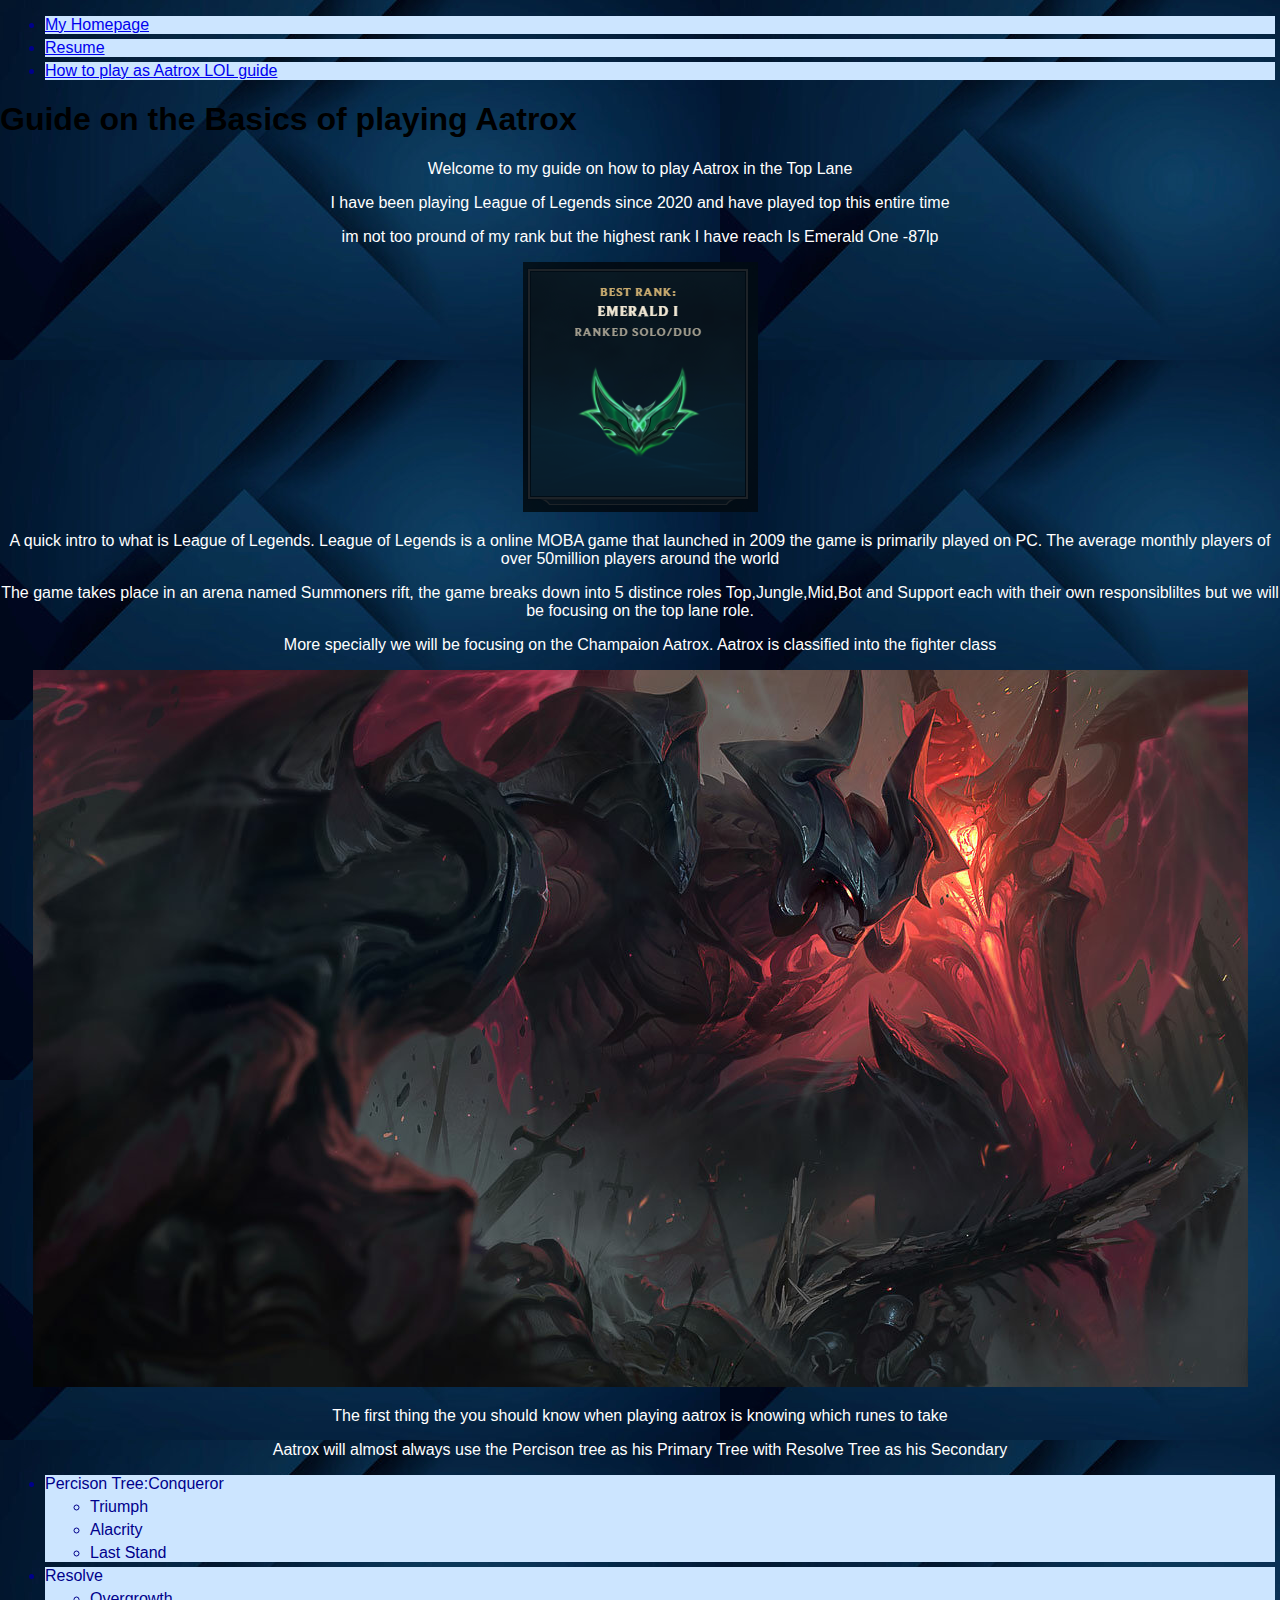
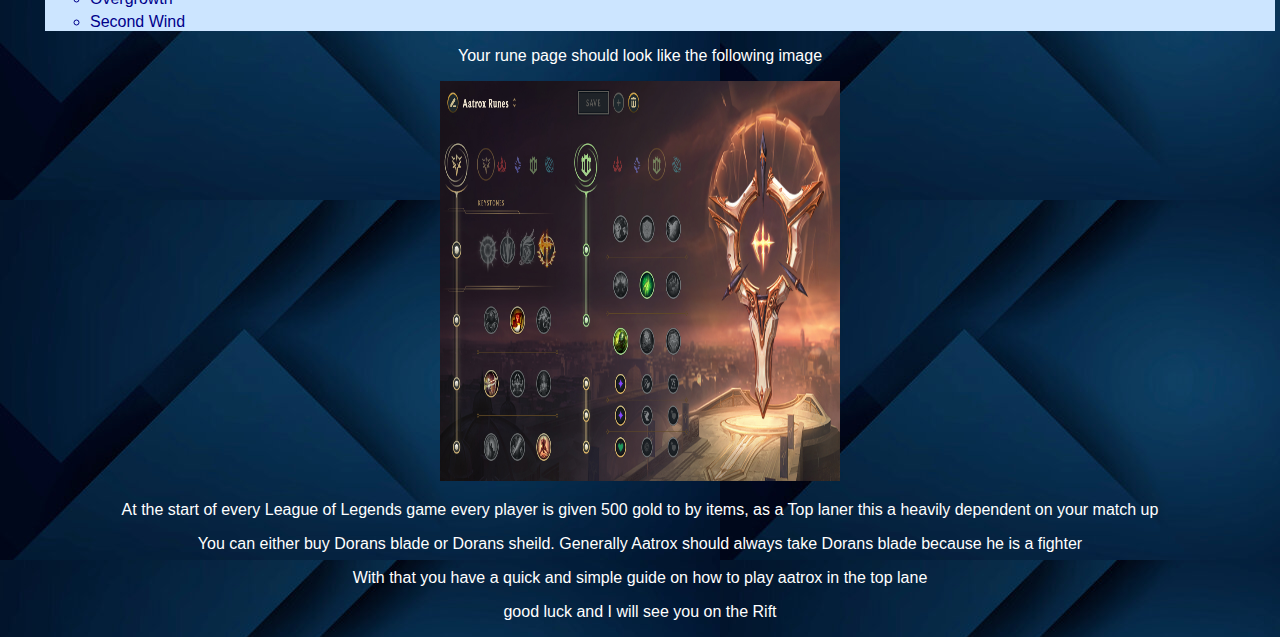
==== aatrox.html @ a7d9c812 "setting up tree" ====
<!DOCTYPE html>
<html lang= "en">
<head>
  <link rel="stylesheet" type="text/css" href="css/normalize.css">
  <link rel="stylesheet" type="text/css" href="css/style.css">
  <meta charset="utf-8">
  <title>Project Two ITMD 361</title>
  
</head>
<body>
  <header>
    <nav>
      <ul>
        <li><a href="index.html">My Homepage</a></li>
        <li><a href="resume.html">Resume</a></li>
        <li><a href="aatrox.html">How to play as Aatrox LOL guide</a></li>
      </ul>  
    </nav>
  </header>
  <main>
    <h1>Guide on the Basics of playing Aatrox</h1>
    <p>Welcome to my guide on how to play Aatrox in the Top Lane</p>
    <p>I have been playing League of Legends since 2020 and have played top this entire time</p>
    <p>im not too pround of my rank but the highest rank I have reach Is Emerald One -87lp </p>
    <p><img src="Media/Images/rank.png" alt="my sad sad rank"> 
    <p>A quick intro to what is League of Legends. League of Legends is a online MOBA game that launched in 2009 the game is primarily played on PC. The average monthly players of over 50million players around the world</p>
    <p>The game takes place in an arena named Summoners rift, the game breaks down into 5 distince roles Top,Jungle,Mid,Bot and Support each with their own responsibliltes but we will be focusing on the top lane role.</p>
    <p>More specially we will be focusing on the Champaion Aatrox. Aatrox is classified into the fighter class</p>
    <p><img src="Media/Images/Aatrox_0.jpg" alt="Aatrox Character Select">
    <p>The first thing the you should know when playing aatrox is knowing which runes to take</p>
    <p>Aatrox will almost always use the Percison tree as his Primary Tree with Resolve Tree as his Secondary</p>
      <div class="runes">
        <ul>	
          <li>Percison Tree:Conqueror
            <ul>
              <li>Triumph</li>
              <li>Alacrity</li>
              <li>Last Stand</li>
            </ul>
          </li>  
          <li>Resolve
            <ul>
              <li>Overgrowth</li>
              <li>Second Wind</li>
            </ul>
          </li>  
      </ul>
     </div> 
    <p>Your rune page should look like the following image</p>
    <p><img src="Media/Images/rune.png" alt="Aatrox rune page" style="width:400px;height:400px;">
    <p>At the start of every League of Legends game every player is given 500 gold to by items, as a Top laner this a heavily dependent on your match up<p>
    <p>You can either buy Dorans blade or Dorans sheild. Generally Aatrox should always take Dorans blade because he is a fighter</p>
    <p>With that you have a quick and simple guide on how to play aatrox in the top lane<P>
    <p>good luck and I will see you on the Rift<p>
  </main>
</body>
</html>
---- css/style.css ----
body {
  color: white;
  background-image: url("../Media/Images/web.jpg");
}


p{
  text-align: center;
  color: white;
}

h1 {
  color: black;
  margin-left: 0px;
}


ul li {
  background: #cce5ff;
  color: darkblue;
  margin: 5px;
}
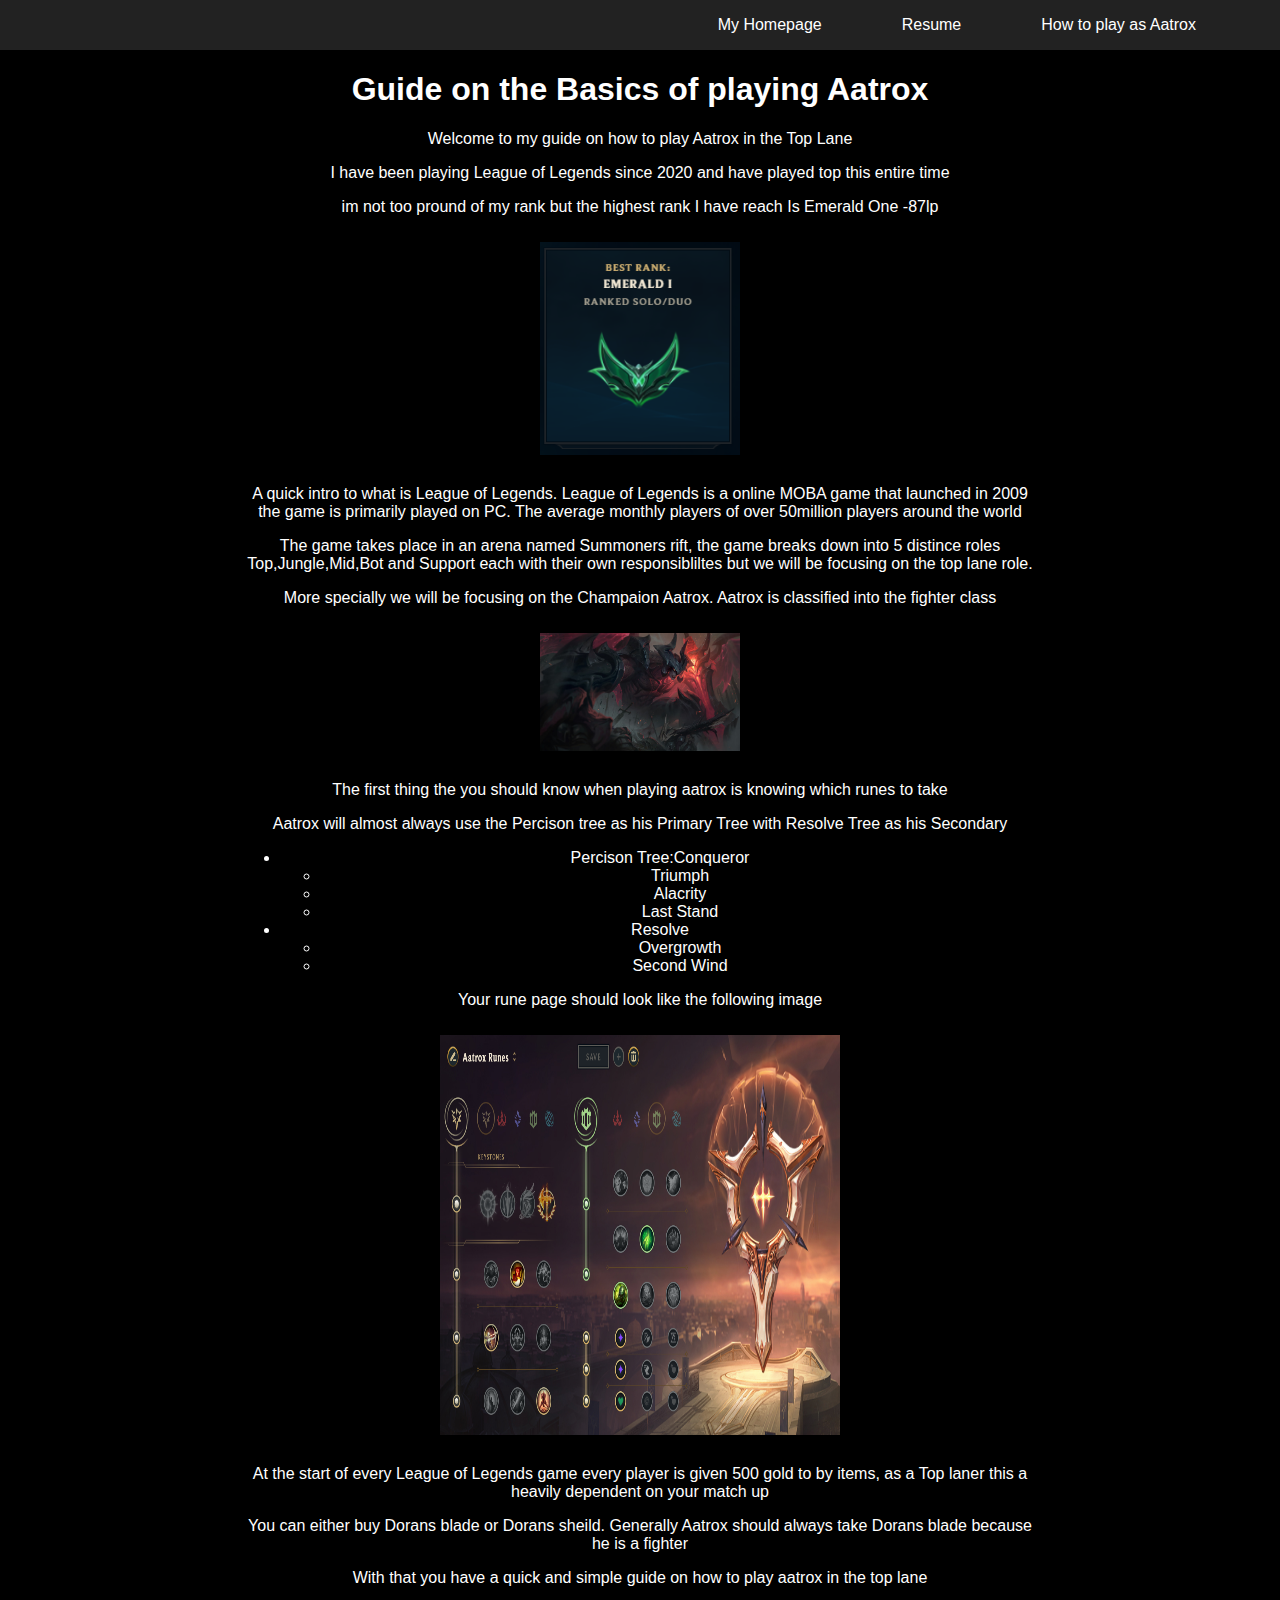
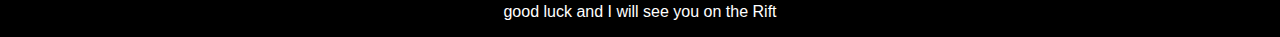
==== commit 0436df73: "Update aatrox.html" ====
--- a/aatrox.html
+++ b/aatrox.html
@@ -13,7 +13,7 @@
       <ul>
         <li><a href="index.html">My Homepage</a></li>
         <li><a href="resume.html">Resume</a></li>
-        <li><a href="aatrox.html">How to play as Aatrox LOL guide</a></li>
+        <li><a href="aatrox.html">How to play as Aatrox</a></li>
       </ul>  
     </nav>
   </header>
--- a/css/style.css
+++ b/css/style.css
@@ -1,22 +1,62 @@
 body {
   color: white;
-  background-image: url("../Media/Images/web.jpg");
+  background-color: black;
 }
 
+
+main {
+  max-width: 800px; /* Limits text width */
+  margin: 0 auto; /* Centers content */
+  text-align: center;
+}
+
+img {
+    width: 200px;
+    display: inline-block;
+    margin: 10px;
+}
 
 p{
   text-align: center;
   color: white;
 }
 
-h1 {
-  color: black;
-  margin-left: 0px;
+nav {
+  background: #222;
+  text-align: right;
+  padding: 1rem;
+  margin-bottom: 20px;
+  width: 100%;
+}
+nav ul {
+  list-style: none;
+  display: flex;
+  justify-content: flex-end; 
+  align-items: center;
+  gap: 80px;
+  padding: 0;
+  margin: 0 100px 0 0;
 }
 
+nav ul li {
+  margin: 0;
+}
 
-ul li {
-  background: #cce5ff;
-  color: darkblue;
-  margin: 5px;
+nav ul li a {
+  color: white;
+  text-decoration: none;
+}
+
+.plumbing, .cat {
+  margin-bottom: 40px;
+}
+
+.plumbing img, .cat img {
+  display: inline-block;
+  width: 150px;
+}
+
+.plumbing video {
+  display: block;
+  margin: 10px auto;
 }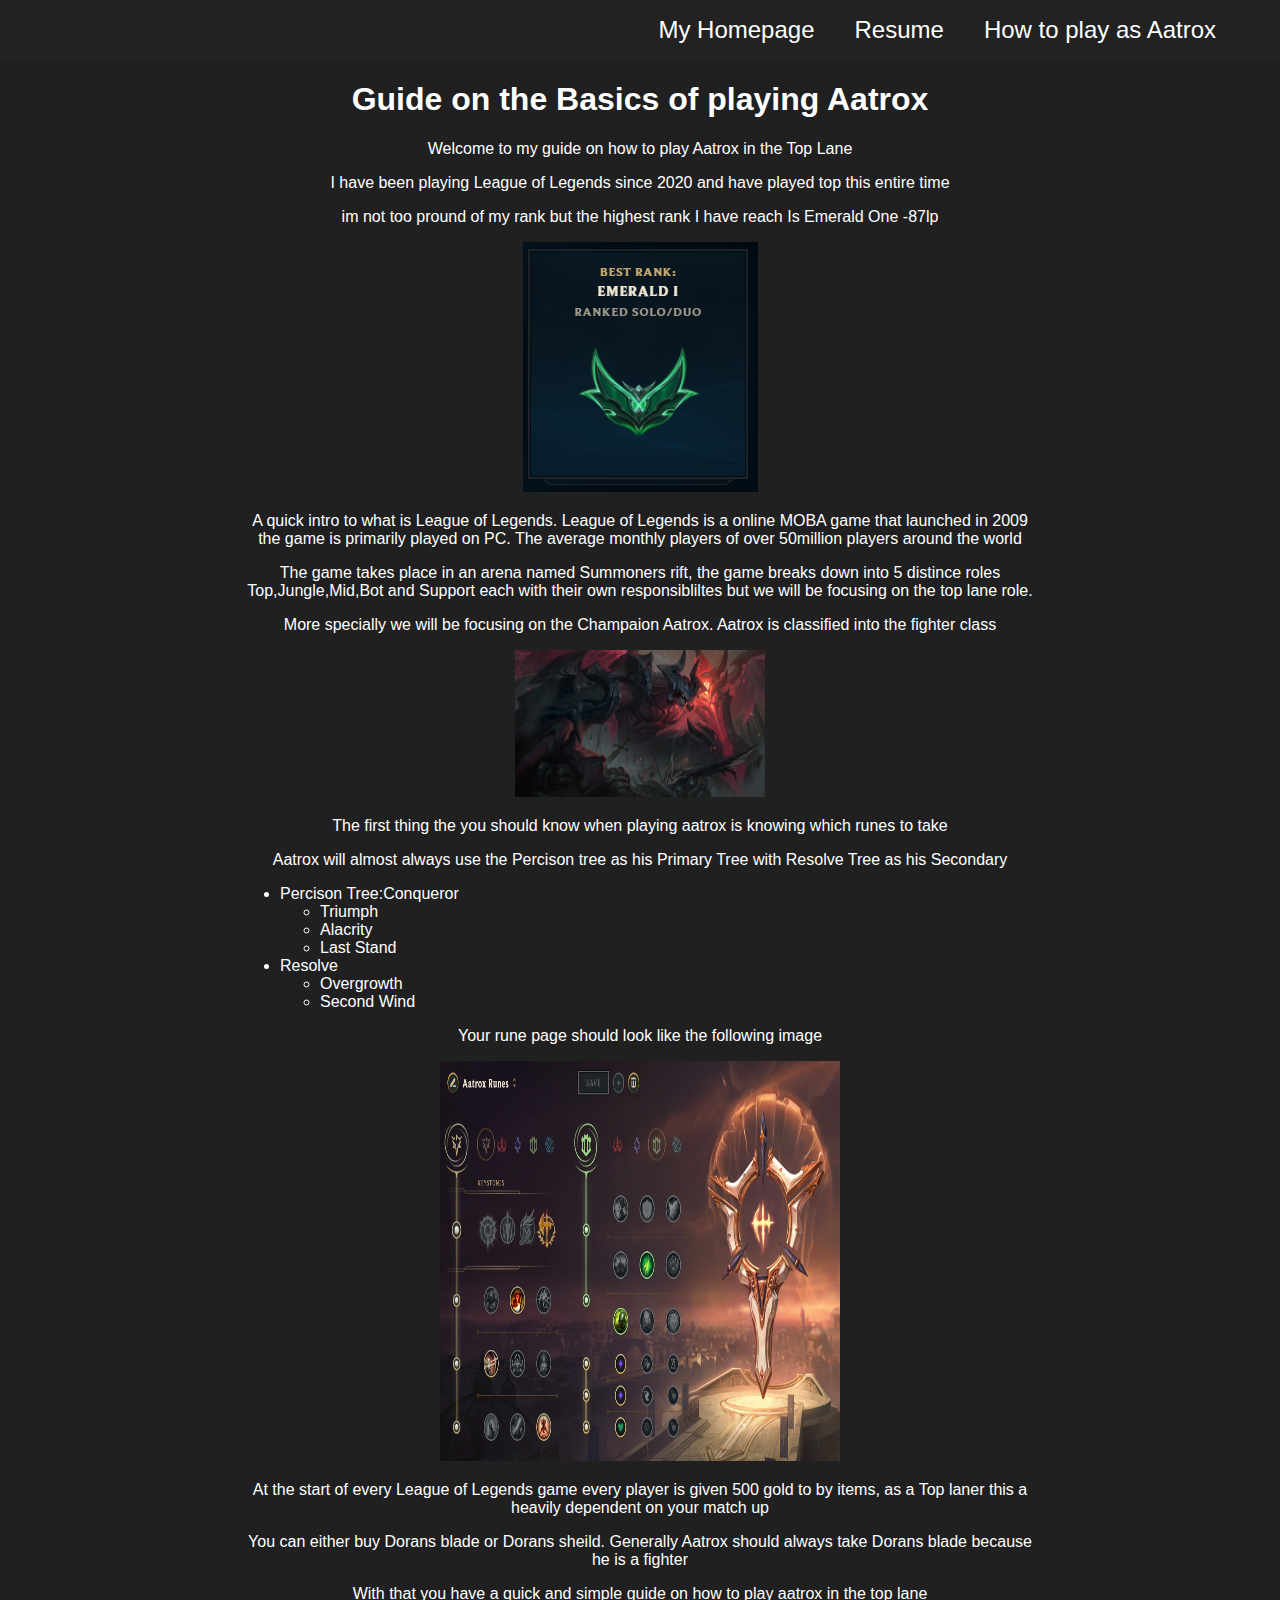
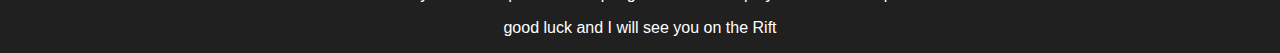
==== commit ca537a08: "fixing aatrox picutre" ====
--- a/aatrox.html
+++ b/aatrox.html
@@ -26,7 +26,9 @@
     <p>A quick intro to what is League of Legends. League of Legends is a online MOBA game that launched in 2009 the game is primarily played on PC. The average monthly players of over 50million players around the world</p>
     <p>The game takes place in an arena named Summoners rift, the game breaks down into 5 distince roles Top,Jungle,Mid,Bot and Support each with their own responsibliltes but we will be focusing on the top lane role.</p>
     <p>More specially we will be focusing on the Champaion Aatrox. Aatrox is classified into the fighter class</p>
+    <div class= "aatrox-image" >    
     <p><img src="Media/Images/Aatrox_0.jpg" alt="Aatrox Character Select">
+    </div>
     <p>The first thing the you should know when playing aatrox is knowing which runes to take</p>
     <p>Aatrox will almost always use the Percison tree as his Primary Tree with Resolve Tree as his Secondary</p>
       <div class="runes">
--- a/css/style.css
+++ b/css/style.css
@@ -1,19 +1,13 @@
 body {
   color: white;
-  background-color: black;
+  background-color: #202020;
 }
 
 
 main {
-  max-width: 800px; /* Limits text width */
-  margin: 0 auto; /* Centers content */
-  text-align: center;
-}
-
-img {
-    width: 200px;
-    display: inline-block;
-    margin: 10px;
+  max-width: 800px; 
+  margin: 0 auto; 
+  text-align: left;
 }
 
 p{
@@ -23,7 +17,7 @@
 
 nav {
   background: #222;
-  text-align: right;
+  text-align: left;
   padding: 1rem;
   margin-bottom: 20px;
   width: 100%;
@@ -33,9 +27,9 @@
   display: flex;
   justify-content: flex-end; 
   align-items: center;
-  gap: 80px;
+  gap: 40px;
   padding: 0;
-  margin: 0 100px 0 0;
+  margin: 0 80px 0 0;
 }
 
 nav ul li {
@@ -45,18 +39,45 @@
 nav ul li a {
   color: white;
   text-decoration: none;
+  font-size: 1.5rem;
+}
+h1, h2, h3{
+   text-align: center
+  
 }
 
-.plumbing, .cat {
-  margin-bottom: 40px;
+.plumbing img{
+  display: inline-block;
+  width: 200px;
 }
 
-.plumbing img, .cat img {
-  display: inline-block;
-  width: 150px;
+.cat-images{
+  display:flex;
+  justify-content: center;
+  flex-wrap: wrap;
 }
+
+.cat-images img {
+  width: 250px;
+  height: auto;
+  gap: 0px;
+}   
 
 .plumbing video {
   display: block;
   margin: 10px auto;
-}+  width: 200px;
+  height: auto;
+}
+
+
+.resume {
+  text-align: left;
+  padding: 20px;
+}
+
+.aatrox-image img{
+  width: 250px;
+  height: auto;
+  gap: 0px;
+  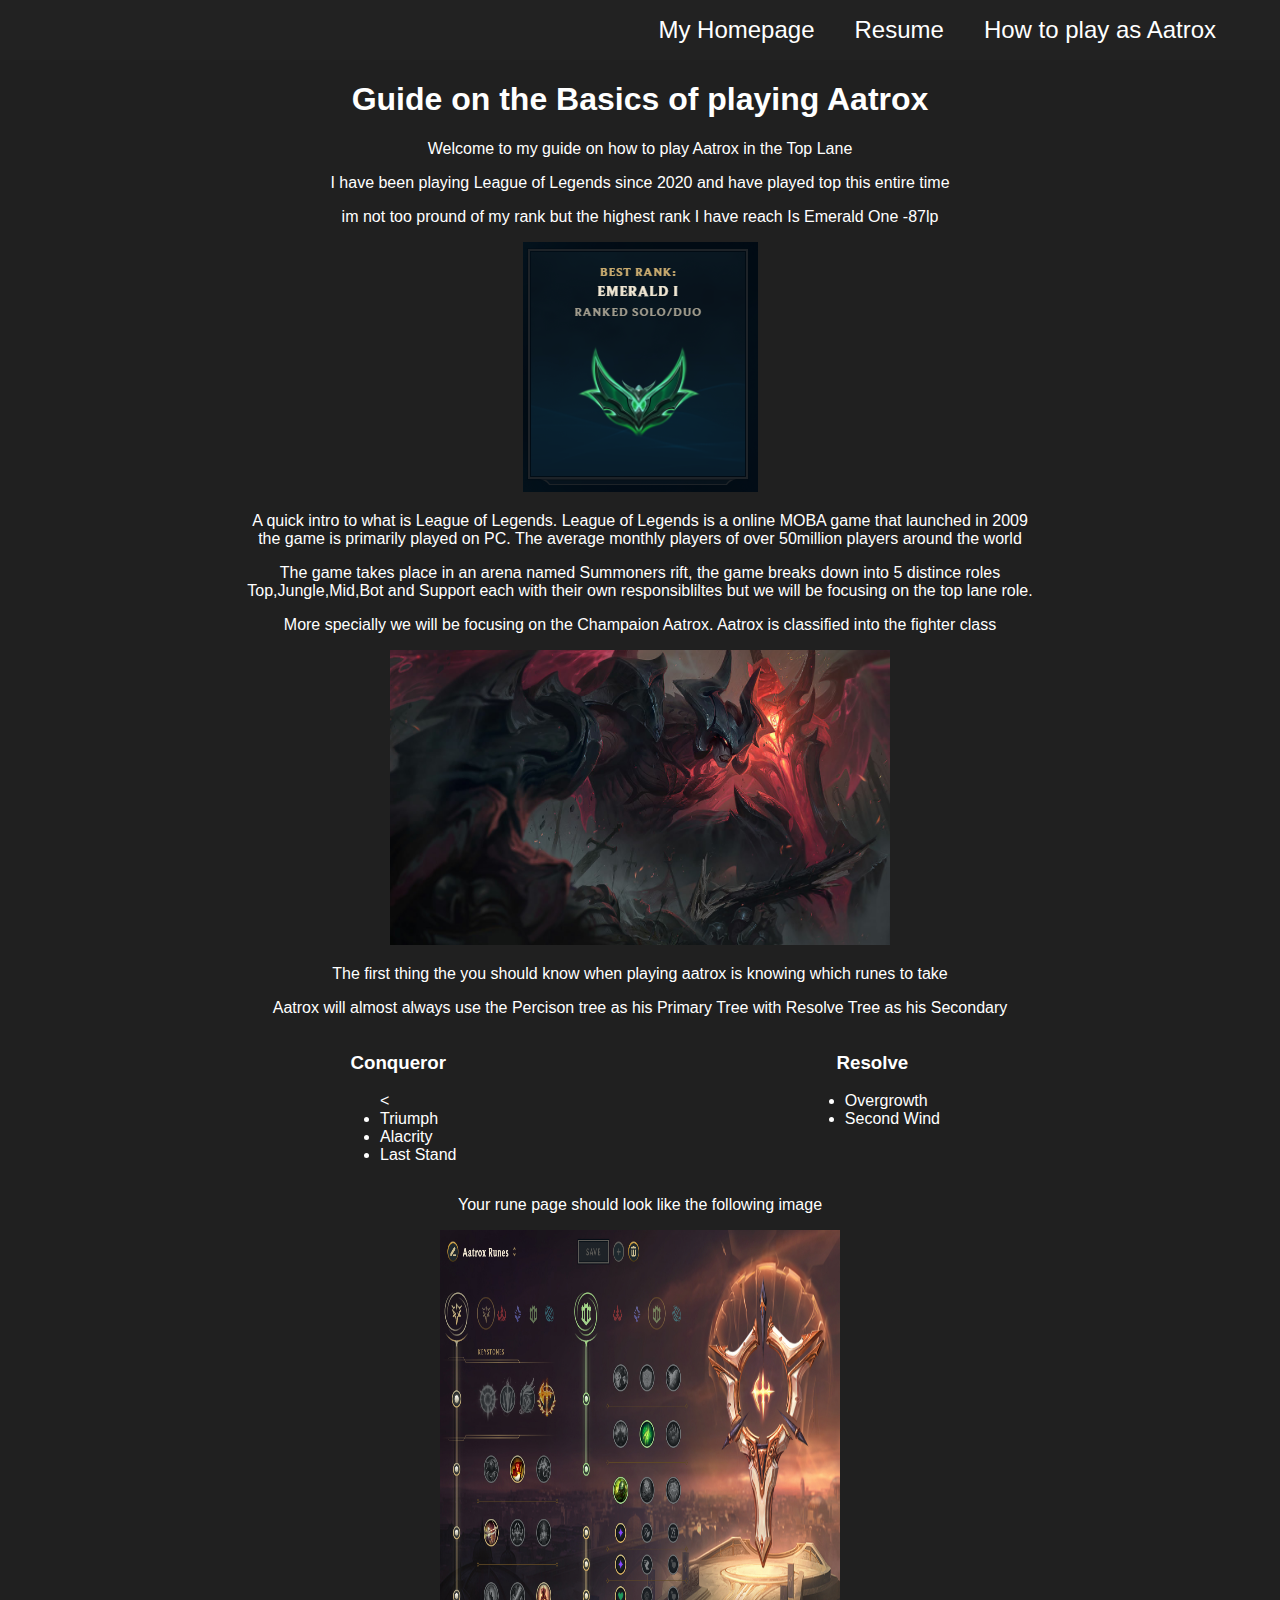
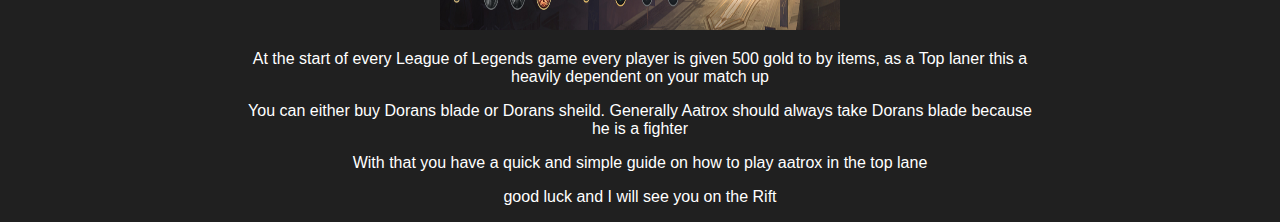
==== commit 14a57dbf: "Fixing the Rune list" ====
--- a/aatrox.html
+++ b/aatrox.html
@@ -32,22 +32,22 @@
     <p>The first thing the you should know when playing aatrox is knowing which runes to take</p>
     <p>Aatrox will almost always use the Percison tree as his Primary Tree with Resolve Tree as his Secondary</p>
       <div class="runes">
-        <ul>	
-          <li>Percison Tree:Conqueror
-            <ul>
-              <li>Triumph</li>
-              <li>Alacrity</li>
-              <li>Last Stand</li>
-            </ul>
-          </li>  
-          <li>Resolve
-            <ul>
-              <li>Overgrowth</li>
-              <li>Second Wind</li>
-            </ul>
-          </li>  
-      </ul>
-     </div> 
+        <div class="rune-colum">
+          <h3>Conqueror</h3>
+          <ul>	
+            <<li>Triumph</li>
+            <li>Alacrity</li>
+            <li>Last Stand</li>
+          </ul>
+        </div>
+        <div class="rune-colum">
+          <h3>Resolve</h3>
+          <ul>
+            <li>Overgrowth</li>
+            <li>Second Wind</li>
+          </ul>
+        </div>
+      </div>
     <p>Your rune page should look like the following image</p>
     <p><img src="Media/Images/rune.png" alt="Aatrox rune page" style="width:400px;height:400px;">
     <p>At the start of every League of Legends game every player is given 500 gold to by items, as a Top laner this a heavily dependent on your match up<p>
--- a/css/style.css
+++ b/css/style.css
@@ -2,7 +2,6 @@
   color: white;
   background-color: #202020;
 }
-
 
 main {
   max-width: 800px; 
@@ -77,7 +76,32 @@
 }
 
 .aatrox-image img{
-  width: 250px;
+  width: 500px;
   height: auto;
   gap: 0px;
-  +}
+
+.runes{
+  display: flex;
+  justify-content: space-between;
+  max-width: 600px;
+  margin: 0 auto;
+}
+
+
+.rune-column {
+  width: 50%;
+}
+
+.rune-column h3 {
+  text-align: left; 
+}
+
+.rune-column ul {
+  list-style: none;
+  padding: 0;
+}
+
+.rune-column li {
+  text-align: left;
+}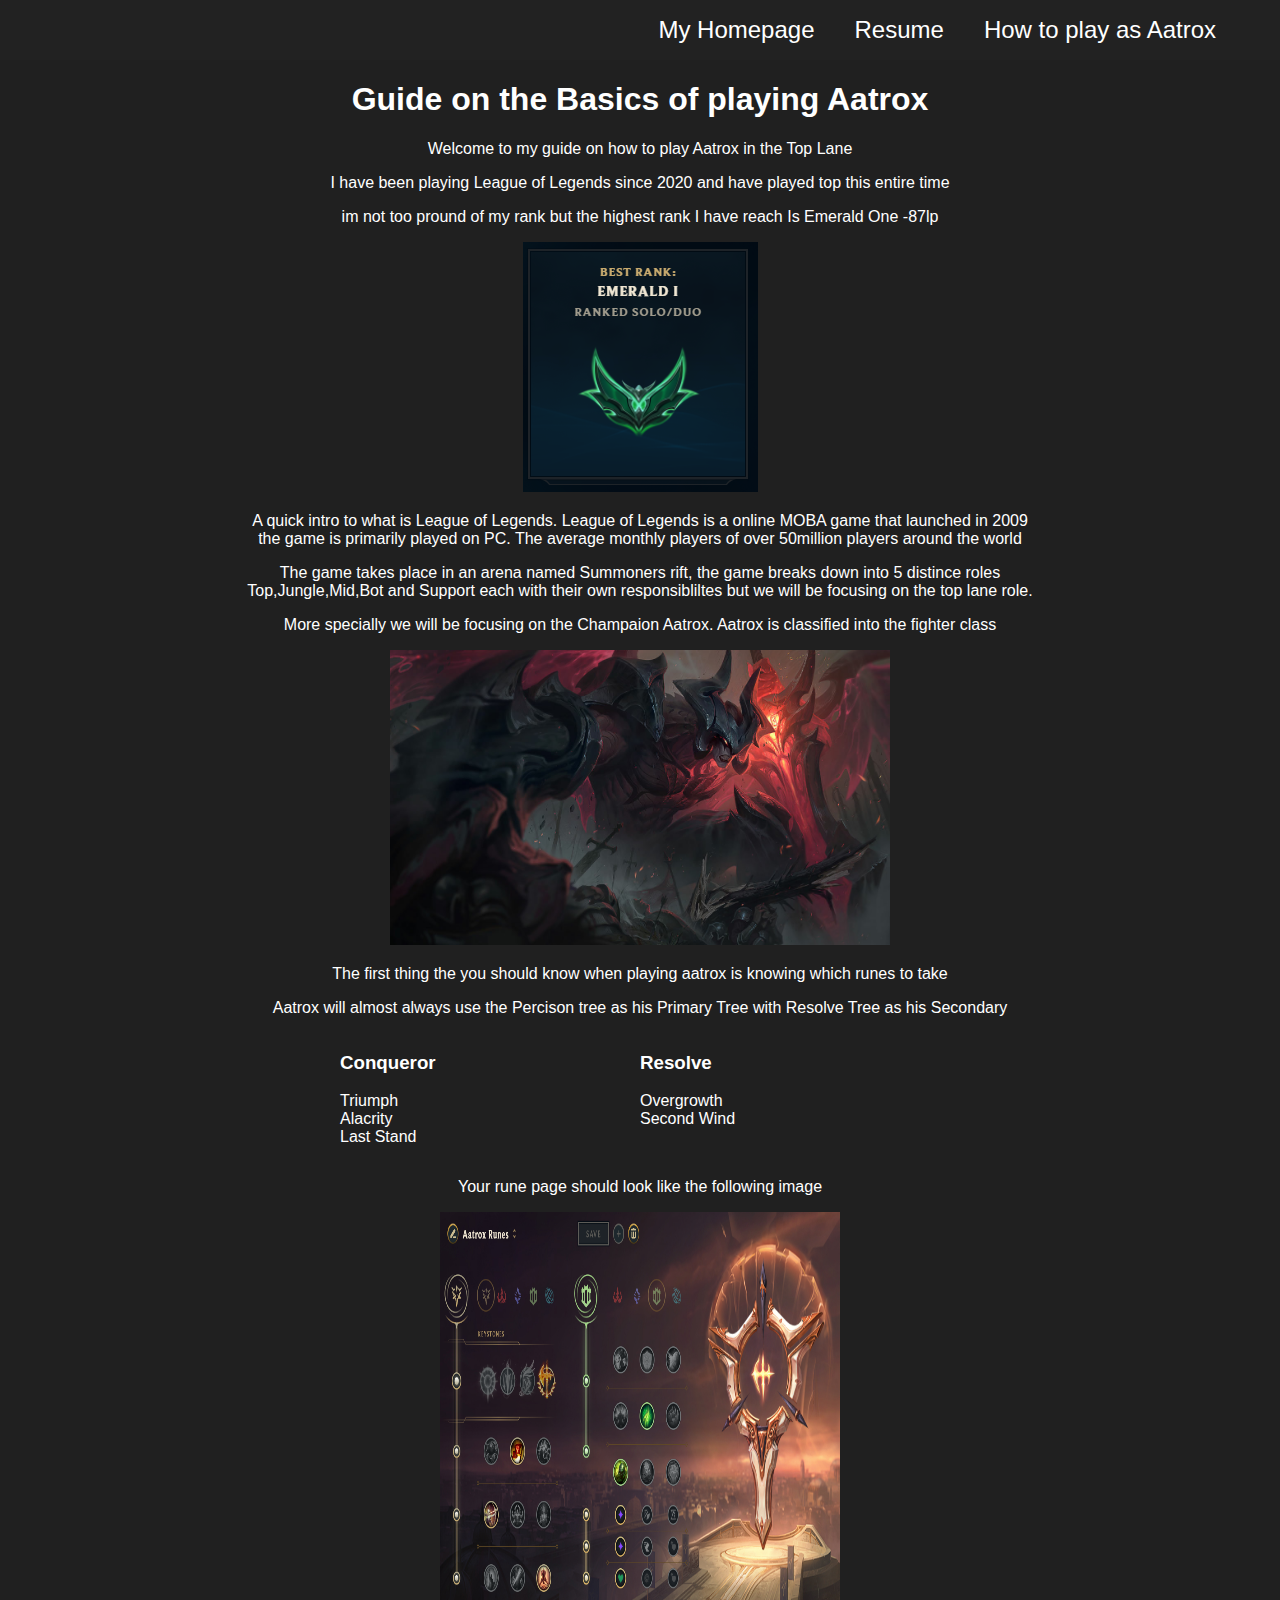
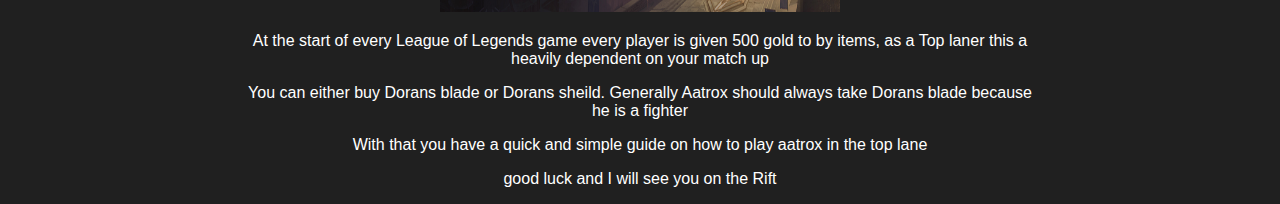
==== commit b5f52eec: "Update aatrox.html" ====
--- a/aatrox.html
+++ b/aatrox.html
@@ -31,23 +31,23 @@
     </div>
     <p>The first thing the you should know when playing aatrox is knowing which runes to take</p>
     <p>Aatrox will almost always use the Percison tree as his Primary Tree with Resolve Tree as his Secondary</p>
-      <div class="runes">
-        <div class="rune-colum">
-          <h3>Conqueror</h3>
-          <ul>	
-            <<li>Triumph</li>
+    <div class="runes">
+      <div class="rune-column">
+        <h3>Conqueror</h3>
+          <ul>
+            <li>Triumph</li>
             <li>Alacrity</li>
             <li>Last Stand</li>
           </ul>
-        </div>
-        <div class="rune-colum">
-          <h3>Resolve</h3>
+      </div>
+      <div class="rune-column">
+        <h3>Resolve</h3>
           <ul>
             <li>Overgrowth</li>
             <li>Second Wind</li>
           </ul>
-        </div>
       </div>
+    </div>
     <p>Your rune page should look like the following image</p>
     <p><img src="Media/Images/rune.png" alt="Aatrox rune page" style="width:400px;height:400px;">
     <p>At the start of every League of Legends game every player is given 500 gold to by items, as a Top laner this a heavily dependent on your match up<p>
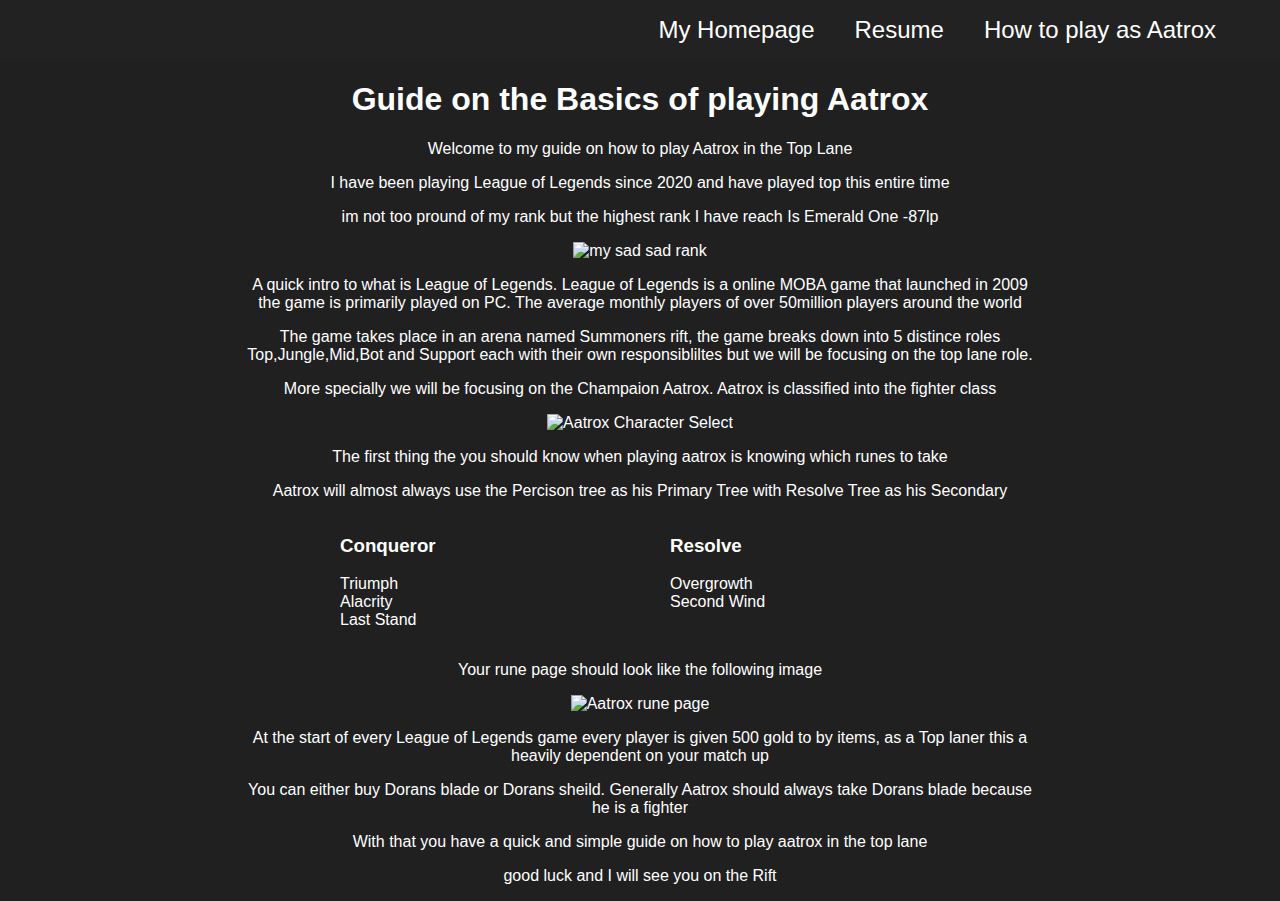
==== commit b74b7e1d: "lowercase fix" ====
--- a/aatrox.html
+++ b/aatrox.html
@@ -22,12 +22,12 @@
     <p>Welcome to my guide on how to play Aatrox in the Top Lane</p>
     <p>I have been playing League of Legends since 2020 and have played top this entire time</p>
     <p>im not too pround of my rank but the highest rank I have reach Is Emerald One -87lp </p>
-    <p><img src="Media/Images/rank.png" alt="my sad sad rank"> 
+    <p><img src="media/images/rank.png" alt="my sad sad rank"> 
     <p>A quick intro to what is League of Legends. League of Legends is a online MOBA game that launched in 2009 the game is primarily played on PC. The average monthly players of over 50million players around the world</p>
     <p>The game takes place in an arena named Summoners rift, the game breaks down into 5 distince roles Top,Jungle,Mid,Bot and Support each with their own responsibliltes but we will be focusing on the top lane role.</p>
     <p>More specially we will be focusing on the Champaion Aatrox. Aatrox is classified into the fighter class</p>
     <div class= "aatrox-image" >    
-    <p><img src="Media/Images/Aatrox_0.jpg" alt="Aatrox Character Select">
+    <p><img src="media/images/Aatrox_0.jpg" alt="Aatrox Character Select">
     </div>
     <p>The first thing the you should know when playing aatrox is knowing which runes to take</p>
     <p>Aatrox will almost always use the Percison tree as his Primary Tree with Resolve Tree as his Secondary</p>
@@ -49,7 +49,7 @@
       </div>
     </div>
     <p>Your rune page should look like the following image</p>
-    <p><img src="Media/Images/rune.png" alt="Aatrox rune page" style="width:400px;height:400px;">
+    <p><img src="media/images/rune.png" alt="Aatrox rune page">
     <p>At the start of every League of Legends game every player is given 500 gold to by items, as a Top laner this a heavily dependent on your match up<p>
     <p>You can either buy Dorans blade or Dorans sheild. Generally Aatrox should always take Dorans blade because he is a fighter</p>
     <p>With that you have a quick and simple guide on how to play aatrox in the top lane<P>
--- a/css/style.css
+++ b/css/style.css
@@ -84,13 +84,15 @@
 .runes{
   display: flex;
   justify-content: space-between;
+  align-items: flex-start;
   max-width: 600px;
   margin: 0 auto;
+  gap: 20px;
 }
 
 
 .rune-column {
-  width: 50%;
+  width: 45%;
 }
 
 .rune-column h3 {
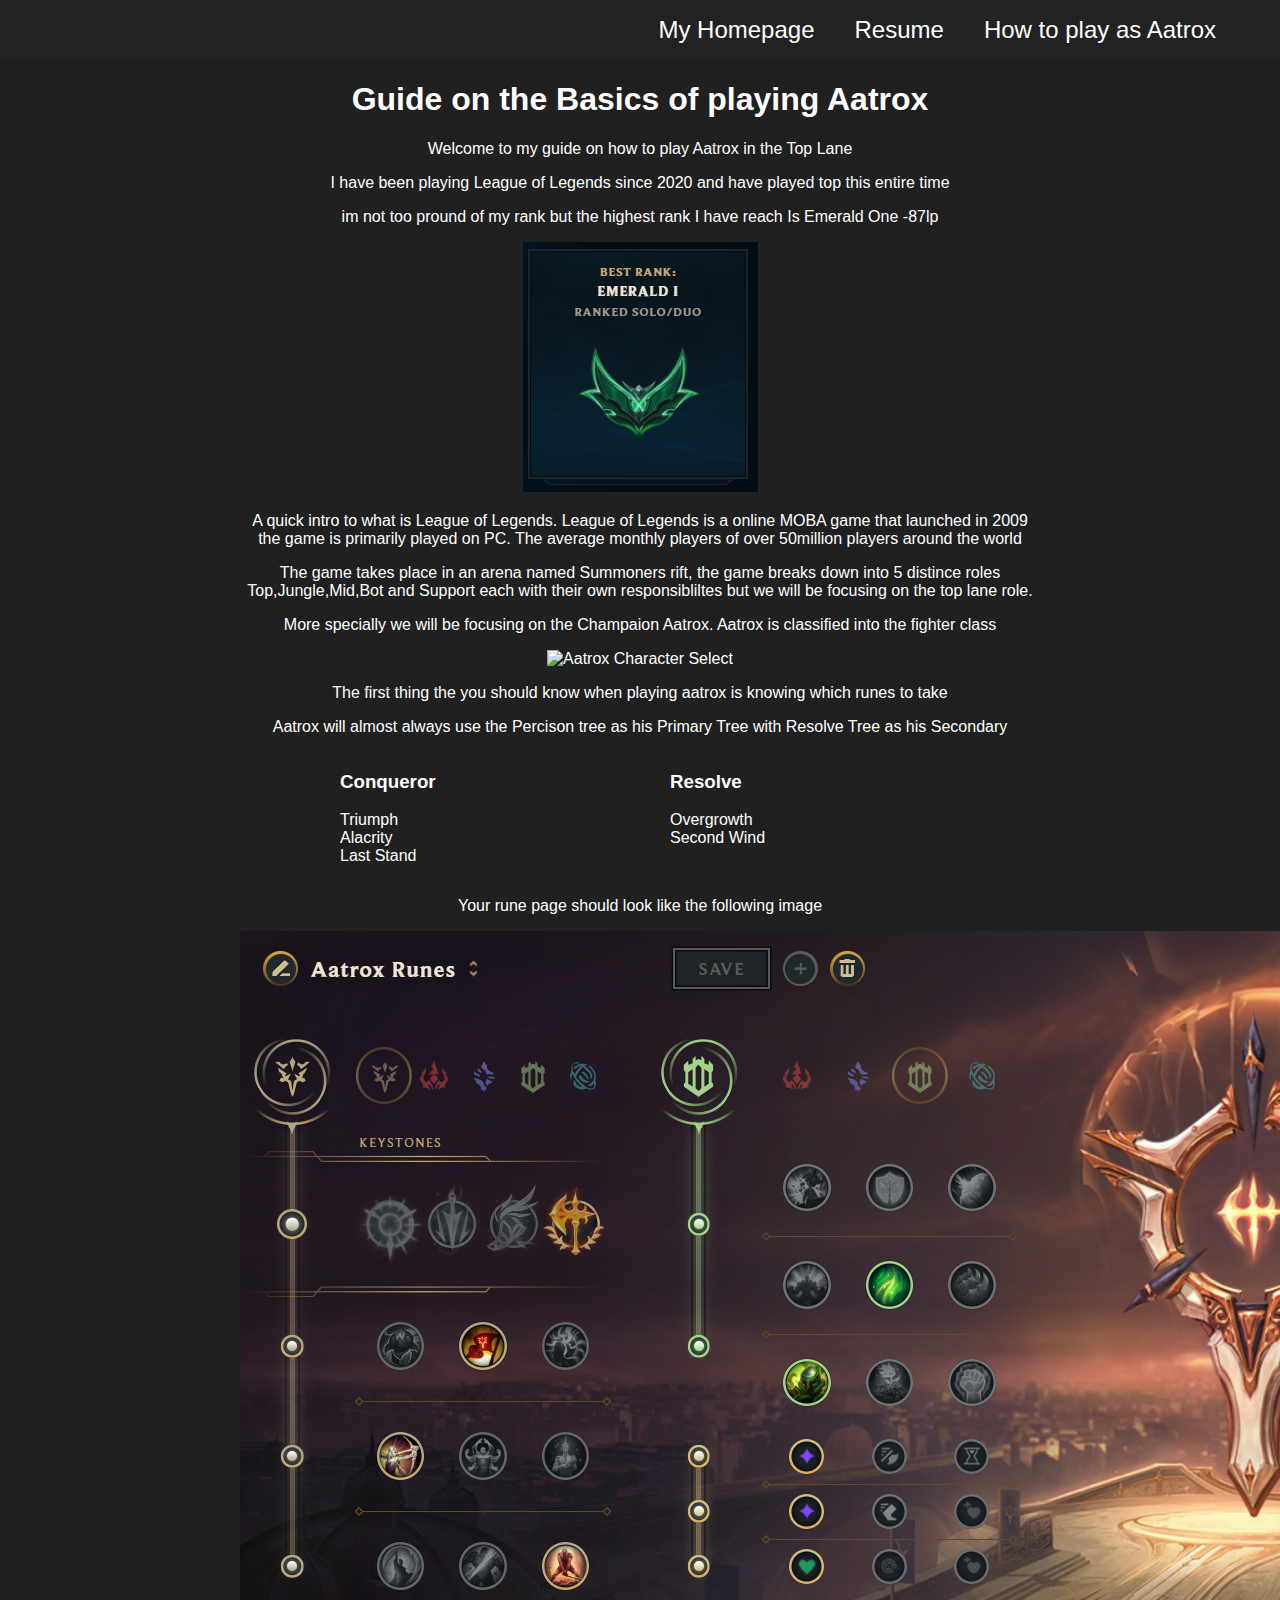
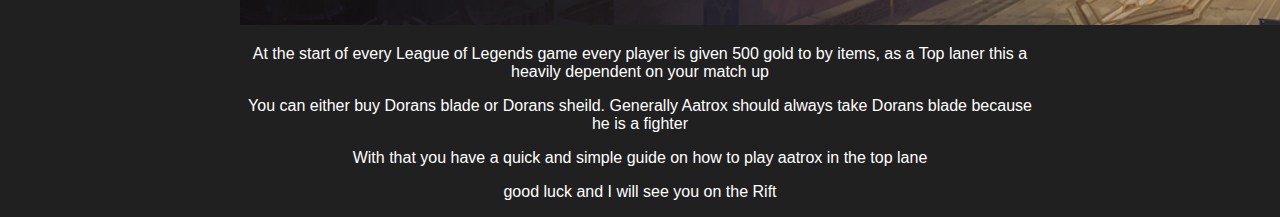
==== commit f8a9d7aa: "media issue" ====
--- a/aatrox.html
+++ b/aatrox.html
@@ -22,12 +22,12 @@
     <p>Welcome to my guide on how to play Aatrox in the Top Lane</p>
     <p>I have been playing League of Legends since 2020 and have played top this entire time</p>
     <p>im not too pround of my rank but the highest rank I have reach Is Emerald One -87lp </p>
-    <p><img src="media/images/rank.png" alt="my sad sad rank"> 
+    <p><img src="images/rank.png" alt="my sad sad rank"> 
     <p>A quick intro to what is League of Legends. League of Legends is a online MOBA game that launched in 2009 the game is primarily played on PC. The average monthly players of over 50million players around the world</p>
     <p>The game takes place in an arena named Summoners rift, the game breaks down into 5 distince roles Top,Jungle,Mid,Bot and Support each with their own responsibliltes but we will be focusing on the top lane role.</p>
     <p>More specially we will be focusing on the Champaion Aatrox. Aatrox is classified into the fighter class</p>
     <div class= "aatrox-image" >    
-    <p><img src="media/images/Aatrox_0.jpg" alt="Aatrox Character Select">
+    <p><img src="images/Aatrox_0.jpg" alt="Aatrox Character Select">
     </div>
     <p>The first thing the you should know when playing aatrox is knowing which runes to take</p>
     <p>Aatrox will almost always use the Percison tree as his Primary Tree with Resolve Tree as his Secondary</p>
@@ -49,7 +49,7 @@
       </div>
     </div>
     <p>Your rune page should look like the following image</p>
-    <p><img src="media/images/rune.png" alt="Aatrox rune page">
+    <p><img src="images/rune.png" alt="Aatrox rune page">
     <p>At the start of every League of Legends game every player is given 500 gold to by items, as a Top laner this a heavily dependent on your match up<p>
     <p>You can either buy Dorans blade or Dorans sheild. Generally Aatrox should always take Dorans blade because he is a fighter</p>
     <p>With that you have a quick and simple guide on how to play aatrox in the top lane<P>
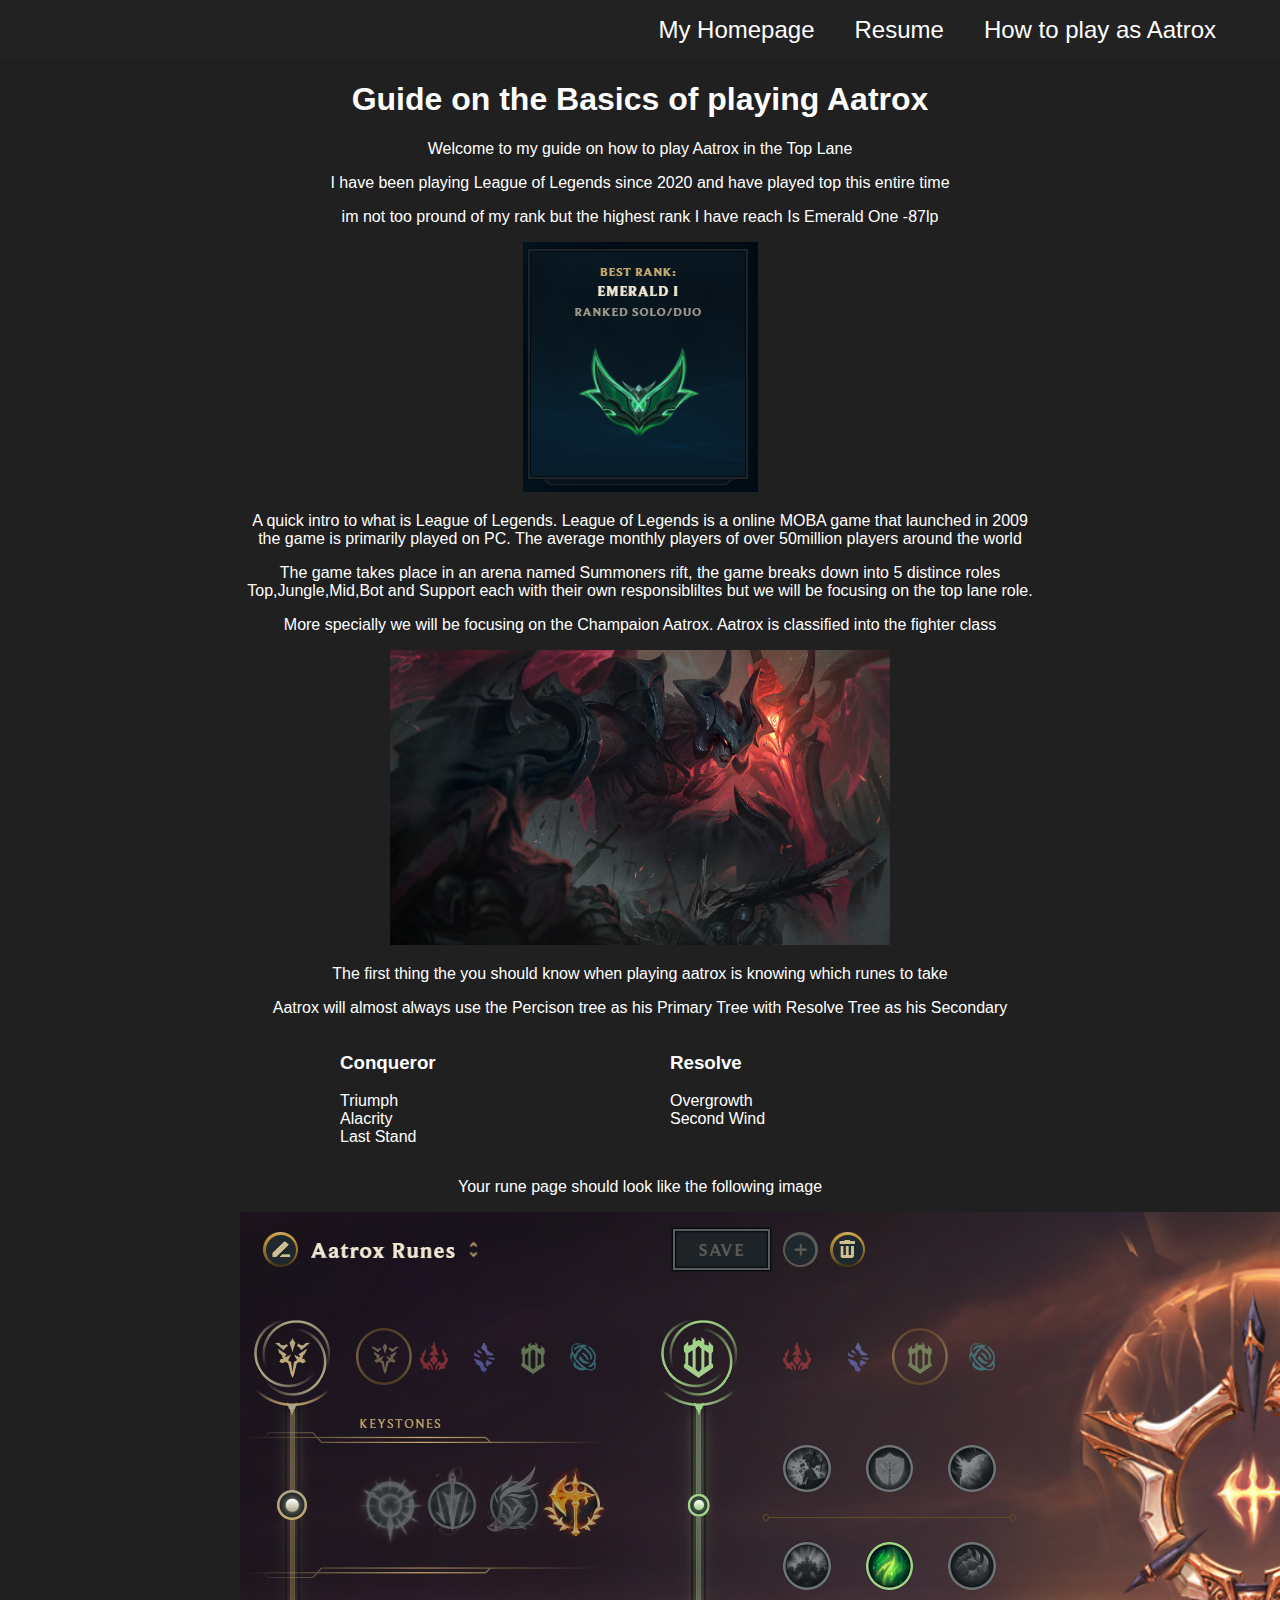
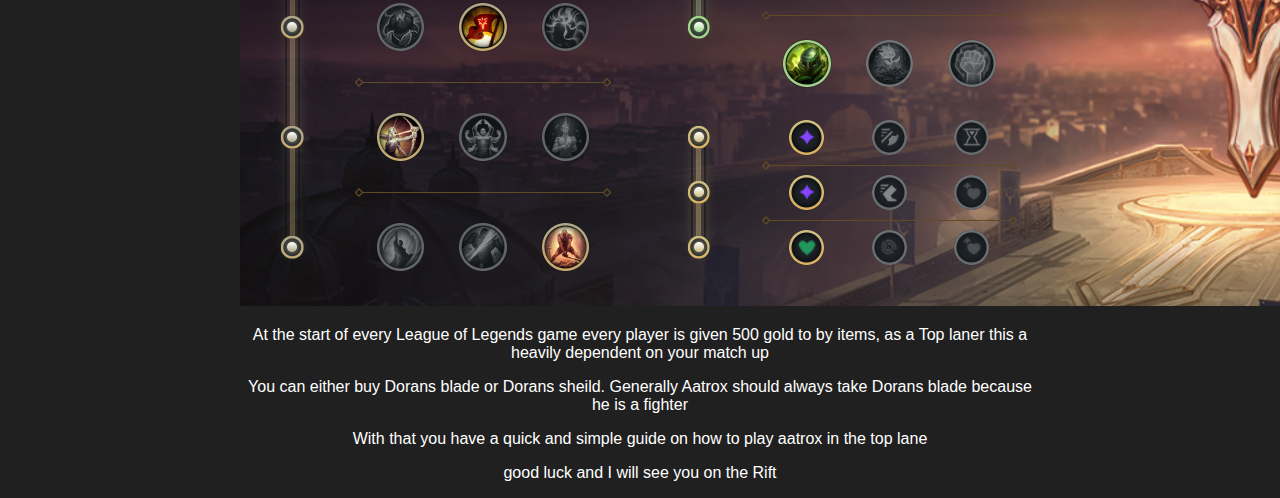
==== commit 6ab2e639: "Update aatrox.html" ====
--- a/aatrox.html
+++ b/aatrox.html
@@ -27,7 +27,7 @@
     <p>The game takes place in an arena named Summoners rift, the game breaks down into 5 distince roles Top,Jungle,Mid,Bot and Support each with their own responsibliltes but we will be focusing on the top lane role.</p>
     <p>More specially we will be focusing on the Champaion Aatrox. Aatrox is classified into the fighter class</p>
     <div class= "aatrox-image" >    
-    <p><img src="images/Aatrox_0.jpg" alt="Aatrox Character Select">
+    <p><img src="images/aatrox_0.jpg" alt="Aatrox Character Select">
     </div>
     <p>The first thing the you should know when playing aatrox is knowing which runes to take</p>
     <p>Aatrox will almost always use the Percison tree as his Primary Tree with Resolve Tree as his Secondary</p>
